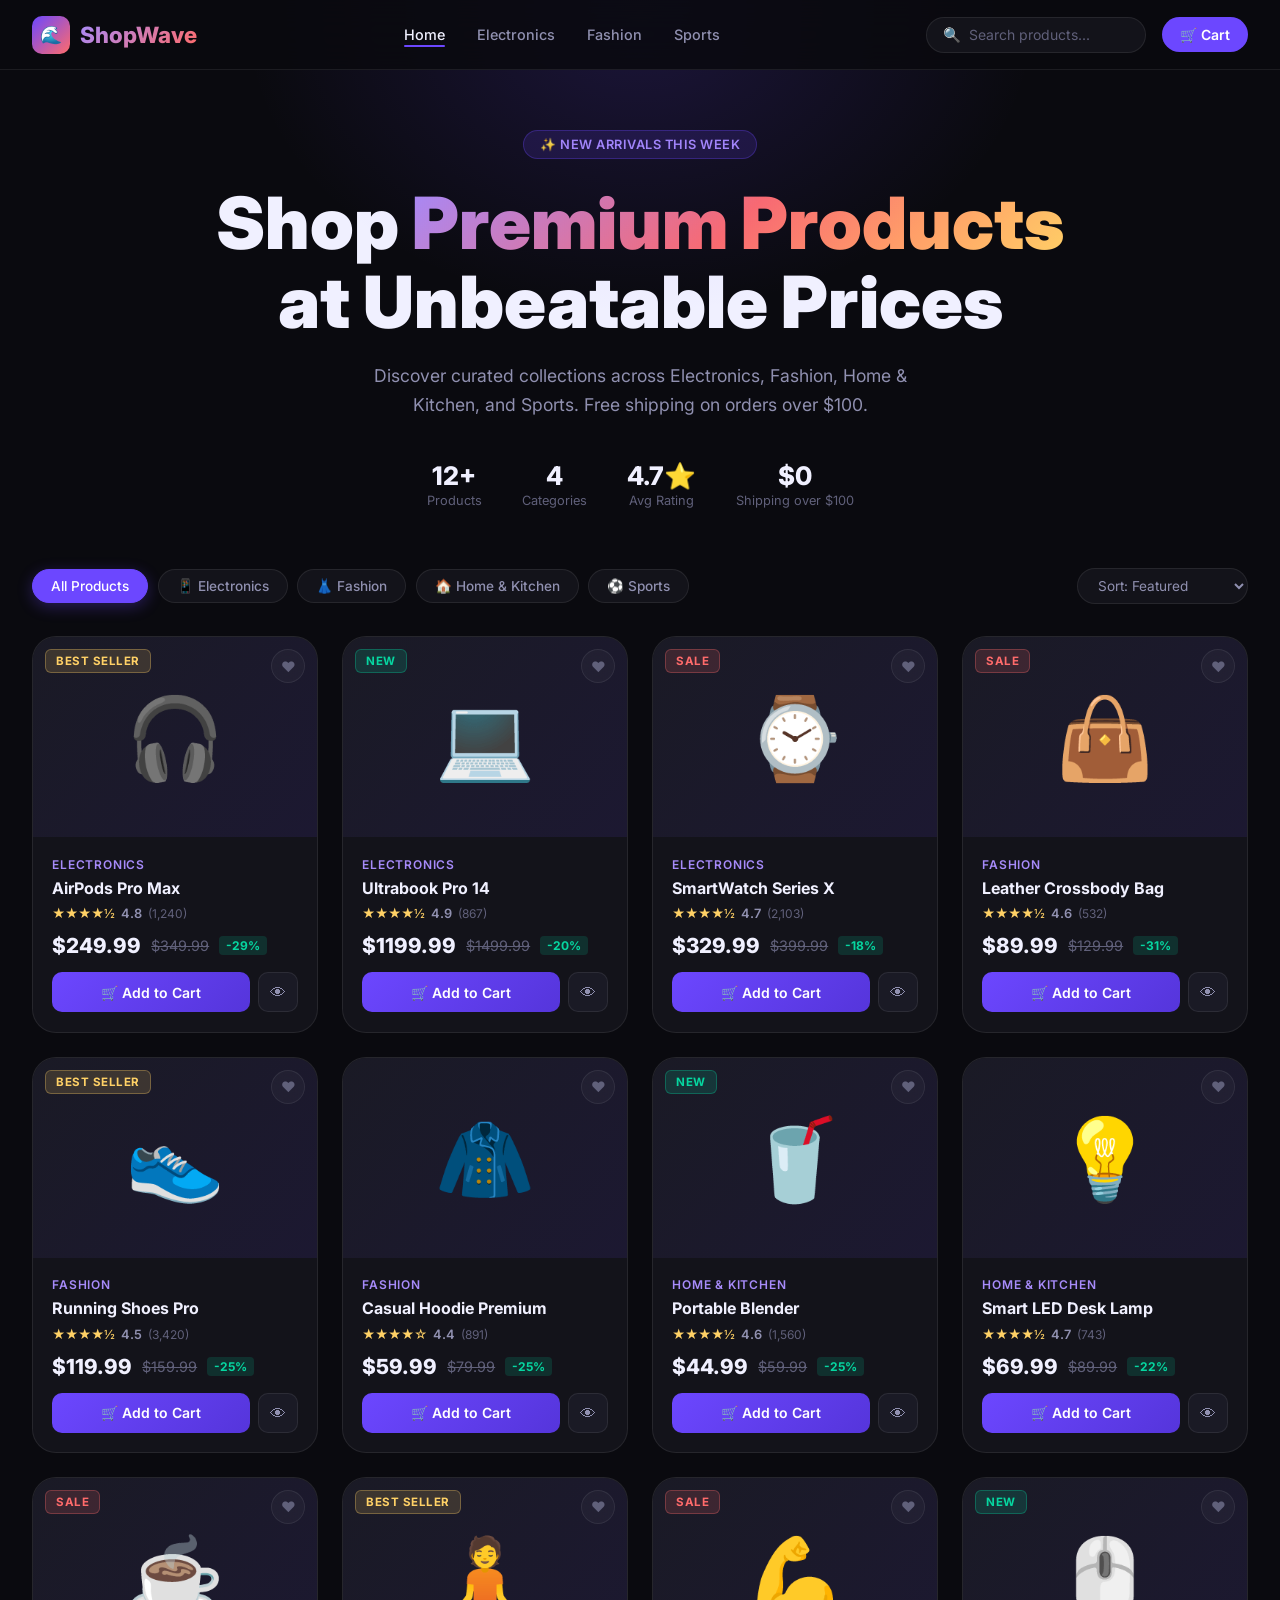
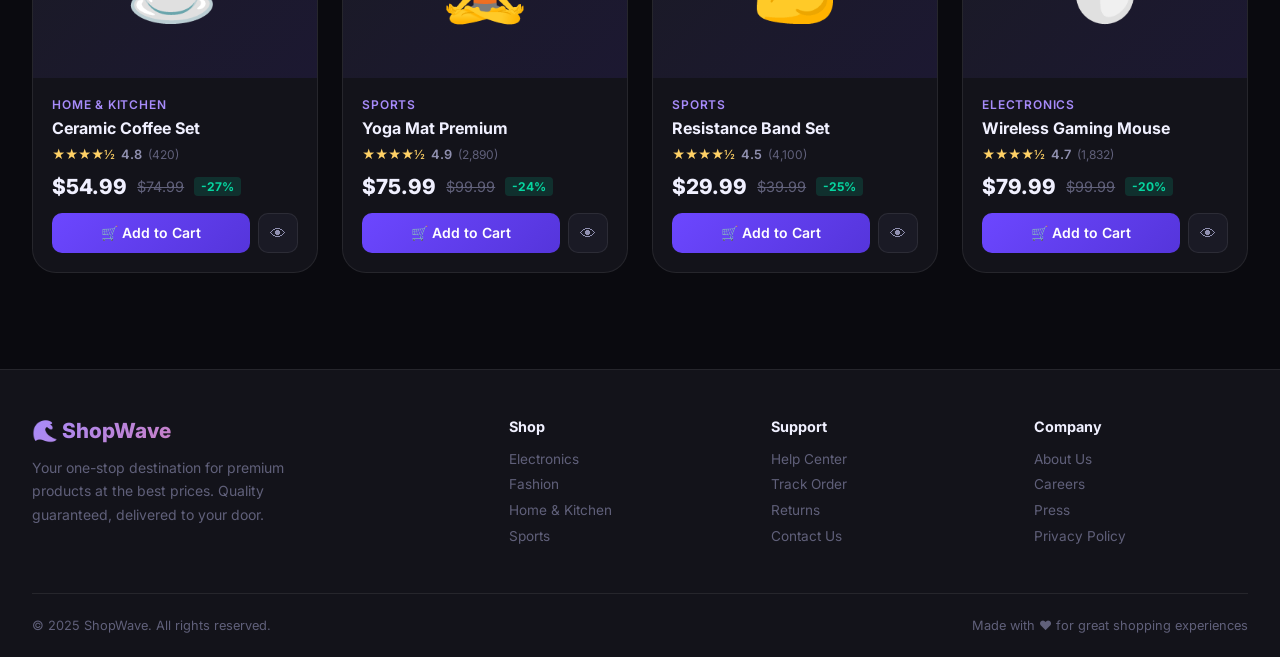
==== index.html @ dd7cc993 "Add files via upload" ====
<!DOCTYPE html>
<html lang="en">
<head>
  <meta charset="UTF-8" />
  <meta name="viewport" content="width=device-width, initial-scale=1.0"/>
  <title>ShopWave – Modern E-Commerce Store</title>
  <meta name="description" content="ShopWave – Discover premium electronics, fashion, home goods, and sports gear. Shop the best deals with free shipping on orders over $100."/>
  <link rel="stylesheet" href="style.css"/>
</head>
<body>

  <!-- NAVBAR -->
  <nav class="navbar">
    <a href="index.html" class="nav-logo">
      <div class="logo-icon">🌊</div>
      <span>ShopWave</span>
    </a>
    <div class="nav-links">
      <a href="index.html" class="active">Home</a>
      <a href="index.html">Electronics</a>
      <a href="index.html">Fashion</a>
      <a href="index.html">Sports</a>
    </div>
    <div class="nav-actions">
      <div class="nav-search">
        <span class="search-icon">🔍</span>
        <input type="text" id="search-input" placeholder="Search products..." autocomplete="off"/>
      </div>
      <a href="cart.html" class="cart-btn" id="cart-nav-btn">
        🛒 Cart
        <span class="cart-badge" style="display:none">0</span>
      </a>
    </div>
  </nav>

  <!-- HERO -->
  <section class="hero">
    <div class="hero-badge">✨ New Arrivals This Week</div>
    <h1>
      Shop <span class="gradient-text">Premium Products</span><br/>at Unbeatable Prices
    </h1>
    <p>Discover curated collections across Electronics, Fashion, Home & Kitchen, and Sports. Free shipping on orders over $100.</p>
    <div class="hero-stats">
      <div class="stat"><div class="num">12+</div><div class="lbl">Products</div></div>
      <div class="stat"><div class="num">4</div><div class="lbl">Categories</div></div>
      <div class="stat"><div class="num">4.7⭐</div><div class="lbl">Avg Rating</div></div>
      <div class="stat"><div class="num">$0</div><div class="lbl">Shipping over $100</div></div>
    </div>
  </section>

  <!-- FILTERS -->
  <section class="filter-section">
    <div class="category-filters">
      <button class="filter-btn active" data-cat="All">All Products</button>
      <button class="filter-btn" data-cat="Electronics">📱 Electronics</button>
      <button class="filter-btn" data-cat="Fashion">👗 Fashion</button>
      <button class="filter-btn" data-cat="Home & Kitchen">🏠 Home & Kitchen</button>
      <button class="filter-btn" data-cat="Sports">⚽ Sports</button>
    </div>
    <select class="sort-select" id="sort-select">
      <option value="default">Sort: Featured</option>
      <option value="price-asc">Price: Low to High</option>
      <option value="price-desc">Price: High to Low</option>
      <option value="rating">Top Rated</option>
      <option value="popular">Most Popular</option>
    </select>
  </section>

  <!-- PRODUCTS GRID -->
  <section class="products-section">
    <div class="products-grid" id="products-grid">
      <!-- Products rendered by JS -->
    </div>
  </section>

  <!-- FOOTER -->
  <footer>
    <div class="footer-grid">
      <div class="footer-brand">
        <div class="brand-name">🌊 ShopWave</div>
        <p>Your one-stop destination for premium products at the best prices. Quality guaranteed, delivered to your door.</p>
      </div>
      <div class="footer-col">
        <h4>Shop</h4>
        <a href="#">Electronics</a>
        <a href="#">Fashion</a>
        <a href="#">Home & Kitchen</a>
        <a href="#">Sports</a>
      </div>
      <div class="footer-col">
        <h4>Support</h4>
        <a href="#">Help Center</a>
        <a href="#">Track Order</a>
        <a href="#">Returns</a>
        <a href="#">Contact Us</a>
      </div>
      <div class="footer-col">
        <h4>Company</h4>
        <a href="#">About Us</a>
        <a href="#">Careers</a>
        <a href="#">Press</a>
        <a href="#">Privacy Policy</a>
      </div>
    </div>
    <div class="footer-bottom">
      <span>© 2025 ShopWave. All rights reserved.</span>
      <span>Made with ❤️ for great shopping experiences</span>
    </div>
  </footer>

  <script src="products.js"></script>
  <script src="app.js"></script>
</body>
</html>
---- style.css ----
/* ===== GOOGLE FONTS ===== */
@import url('https://fonts.googleapis.com/css2?family=Inter:wght@300;400;500;600;700;800;900&display=swap');

/* ===== CSS VARIABLES ===== */
:root {
  --primary: #6c47ff;
  --primary-dark: #5535db;
  --primary-light: #a78bfa;
  --secondary: #ff6b6b;
  --accent: #ffd166;
  --success: #06d6a0;
  --bg-dark: #0a0a0f;
  --bg-card: #13131a;
  --bg-card2: #1a1a25;
  --bg-glass: rgba(255,255,255,0.03);
  --border: rgba(255,255,255,0.08);
  --border-hover: rgba(108,71,255,0.5);
  --text-primary: #f0f0ff;
  --text-secondary: #9090b0;
  --text-muted: #60607a;
  --shadow-glow: 0 0 40px rgba(108,71,255,0.15);
  --shadow-card: 0 8px 32px rgba(0,0,0,0.4);
  --radius: 16px;
  --radius-sm: 10px;
  --radius-lg: 24px;
  --transition: all 0.25s cubic-bezier(0.4,0,0.2,1);
}

/* ===== RESET ===== */
*, *::before, *::after { box-sizing: border-box; margin: 0; padding: 0; }
html { scroll-behavior: smooth; }
body {
  font-family: 'Inter', sans-serif;
  background: var(--bg-dark);
  color: var(--text-primary);
  min-height: 100vh;
  overflow-x: hidden;
}
a { text-decoration: none; color: inherit; }
img { max-width: 100%; }
button { cursor: pointer; border: none; background: none; font-family: inherit; }
input, select { font-family: inherit; }

/* ===== SCROLLBAR ===== */
::-webkit-scrollbar { width: 6px; }
::-webkit-scrollbar-track { background: var(--bg-dark); }
::-webkit-scrollbar-thumb { background: var(--primary); border-radius: 3px; }

/* ===== NAVBAR ===== */
.navbar {
  position: fixed; top: 0; left: 0; right: 0; z-index: 1000;
  display: flex; align-items: center; justify-content: space-between;
  padding: 0 2rem;
  height: 70px;
  background: rgba(10,10,15,0.85);
  backdrop-filter: blur(20px);
  border-bottom: 1px solid var(--border);
}
.nav-logo {
  display: flex; align-items: center; gap: 10px;
  font-size: 1.4rem; font-weight: 800;
}
.nav-logo .logo-icon {
  width: 38px; height: 38px; border-radius: 10px;
  background: linear-gradient(135deg, var(--primary), var(--secondary));
  display: flex; align-items: center; justify-content: center;
  font-size: 1.1rem;
}
.nav-logo span { background: linear-gradient(135deg, var(--primary-light), var(--secondary)); -webkit-background-clip: text; -webkit-text-fill-color: transparent; }
.nav-links { display: flex; align-items: center; gap: 2rem; }
.nav-links a {
  color: var(--text-secondary); font-size: 0.9rem; font-weight: 500;
  transition: var(--transition); position: relative;
}
.nav-links a:hover, .nav-links a.active { color: var(--text-primary); }
.nav-links a.active::after {
  content: ''; position: absolute; bottom: -4px; left: 0; right: 0;
  height: 2px; background: var(--primary); border-radius: 2px;
}
.nav-actions { display: flex; align-items: center; gap: 1rem; }
.nav-search {
  display: flex; align-items: center; gap: 8px;
  background: var(--bg-card); border: 1px solid var(--border);
  border-radius: 50px; padding: 8px 16px;
  transition: var(--transition);
}
.nav-search:focus-within { border-color: var(--primary); box-shadow: 0 0 0 3px rgba(108,71,255,0.15); }
.nav-search input {
  background: none; border: none; outline: none;
  color: var(--text-primary); font-size: 0.875rem; width: 160px;
}
.nav-search input::placeholder { color: var(--text-muted); }
.nav-search .search-icon { color: var(--text-muted); font-size: 0.9rem; }
.cart-btn {
  position: relative;
  display: flex; align-items: center; gap: 8px;
  background: var(--primary); color: white;
  padding: 9px 18px; border-radius: 50px;
  font-size: 0.875rem; font-weight: 600;
  transition: var(--transition);
}
.cart-btn:hover { background: var(--primary-dark); transform: translateY(-1px); box-shadow: var(--shadow-glow); }
.cart-badge {
  position: absolute; top: -6px; right: -6px;
  background: var(--secondary); color: white;
  font-size: 0.7rem; font-weight: 700;
  width: 18px; height: 18px; border-radius: 50%;
  display: flex; align-items: center; justify-content: center;
}

/* ===== HERO ===== */
.hero {
  padding: 130px 2rem 60px;
  text-align: center;
  position: relative; overflow: hidden;
}
.hero::before {
  content: '';
  position: absolute; top: -50%; left: 50%; transform: translateX(-50%);
  width: 800px; height: 600px;
  background: radial-gradient(ellipse, rgba(108,71,255,0.18) 0%, transparent 70%);
  pointer-events: none;
}
.hero-badge {
  display: inline-flex; align-items: center; gap: 6px;
  background: rgba(108,71,255,0.15); border: 1px solid rgba(108,71,255,0.3);
  color: var(--primary-light); padding: 6px 16px; border-radius: 50px;
  font-size: 0.8rem; font-weight: 600; letter-spacing: 0.5px;
  margin-bottom: 1.5rem; text-transform: uppercase;
}
.hero h1 {
  font-size: clamp(2.5rem, 6vw, 4.5rem);
  font-weight: 900; line-height: 1.1;
  margin-bottom: 1.2rem;
}
.hero h1 .gradient-text {
  background: linear-gradient(135deg, var(--primary-light) 0%, var(--secondary) 50%, var(--accent) 100%);
  -webkit-background-clip: text; -webkit-text-fill-color: transparent;
}
.hero p {
  color: var(--text-secondary); font-size: 1.1rem; max-width: 540px;
  margin: 0 auto 2.5rem; line-height: 1.7;
}
.hero-stats {
  display: flex; align-items: center; justify-content: center; gap: 2.5rem;
  flex-wrap: wrap;
}
.stat { text-align: center; }
.stat .num { font-size: 1.6rem; font-weight: 800; color: var(--text-primary); }
.stat .lbl { font-size: 0.8rem; color: var(--text-muted); margin-top: 2px; }

/* ===== FILTER ROW ===== */
.filter-section {
  padding: 0 2rem 2rem;
  display: flex; align-items: center; justify-content: space-between;
  flex-wrap: wrap; gap: 1rem;
  max-width: 1400px; margin: 0 auto;
}
.category-filters { display: flex; gap: 0.6rem; flex-wrap: wrap; }
.filter-btn {
  padding: 8px 18px; border-radius: 50px;
  font-size: 0.85rem; font-weight: 500;
  background: var(--bg-card); border: 1px solid var(--border);
  color: var(--text-secondary); transition: var(--transition);
}
.filter-btn:hover { border-color: var(--border-hover); color: var(--text-primary); }
.filter-btn.active {
  background: var(--primary); border-color: var(--primary);
  color: white; box-shadow: 0 4px 15px rgba(108,71,255,0.3);
}
.sort-select {
  background: var(--bg-card); border: 1px solid var(--border);
  color: var(--text-secondary); padding: 8px 16px;
  border-radius: 50px; font-size: 0.85rem; outline: none;
  transition: var(--transition); cursor: pointer;
}
.sort-select:focus { border-color: var(--primary); color: var(--text-primary); }

/* ===== PRODUCT GRID ===== */
.products-section { padding: 0 2rem 4rem; max-width: 1400px; margin: 0 auto; }
.products-grid {
  display: grid;
  grid-template-columns: repeat(auto-fill, minmax(270px, 1fr));
  gap: 1.5rem;
}
.product-card {
  background: var(--bg-card);
  border: 1px solid var(--border);
  border-radius: var(--radius-lg);
  overflow: hidden;
  transition: var(--transition);
  position: relative;
  cursor: pointer;
  animation: fadeInUp 0.4s ease both;
}
.product-card:hover {
  transform: translateY(-6px);
  border-color: var(--border-hover);
  box-shadow: var(--shadow-glow), var(--shadow-card);
}
@keyframes fadeInUp {
  from { opacity: 0; transform: translateY(20px); }
  to { opacity: 1; transform: translateY(0); }
}
.product-img {
  height: 200px;
  background: linear-gradient(135deg, var(--bg-card2), rgba(108,71,255,0.1));
  display: flex; align-items: center; justify-content: center;
  font-size: 5rem; position: relative;
  transition: var(--transition);
}
.product-card:hover .product-img { background: linear-gradient(135deg, var(--bg-card2), rgba(108,71,255,0.2)); }
.product-badge {
  position: absolute; top: 12px; left: 12px;
  padding: 4px 10px; border-radius: 6px;
  font-size: 0.72rem; font-weight: 700; text-transform: uppercase; letter-spacing: 0.5px;
}
.badge-sale { background: rgba(255,107,107,0.15); color: var(--secondary); border: 1px solid rgba(255,107,107,0.3); }
.badge-new { background: rgba(6,214,160,0.15); color: var(--success); border: 1px solid rgba(6,214,160,0.3); }
.badge-best { background: rgba(255,209,102,0.15); color: var(--accent); border: 1px solid rgba(255,209,102,0.3); }
.wishlist-btn {
  position: absolute; top: 12px; right: 12px;
  width: 34px; height: 34px; border-radius: 50%;
  background: var(--bg-glass); backdrop-filter: blur(10px);
  border: 1px solid var(--border); color: var(--text-muted);
  display: flex; align-items: center; justify-content: center;
  font-size: 0.9rem; transition: var(--transition);
}
.wishlist-btn:hover, .wishlist-btn.active { color: var(--secondary); border-color: var(--secondary); background: rgba(255,107,107,0.1); }
.product-info { padding: 1.2rem; }
.product-category {
  font-size: 0.75rem; font-weight: 600; text-transform: uppercase;
  color: var(--primary-light); letter-spacing: 0.8px; margin-bottom: 6px;
}
.product-name {
  font-size: 1rem; font-weight: 700; margin-bottom: 8px;
  line-height: 1.3; color: var(--text-primary);
}
.product-rating {
  display: flex; align-items: center; gap: 6px; margin-bottom: 12px;
}
.stars { color: var(--accent); font-size: 0.8rem; }
.rating-num { font-size: 0.8rem; font-weight: 600; color: var(--text-secondary); }
.rating-count { font-size: 0.75rem; color: var(--text-muted); }
.product-price {
  display: flex; align-items: center; gap: 10px; margin-bottom: 14px;
}
.price-current { font-size: 1.3rem; font-weight: 800; color: var(--text-primary); }
.price-original { font-size: 0.9rem; color: var(--text-muted); text-decoration: line-through; }
.price-discount {
  font-size: 0.75rem; font-weight: 700;
  background: rgba(6,214,160,0.15); color: var(--success);
  padding: 2px 7px; border-radius: 4px;
}
.product-actions { display: flex; gap: 8px; }
.btn-add-cart {
  flex: 1; padding: 10px; border-radius: var(--radius-sm);
  background: linear-gradient(135deg, var(--primary), var(--primary-dark));
  color: white; font-size: 0.875rem; font-weight: 600;
  transition: var(--transition);
}
.btn-add-cart:hover { transform: translateY(-1px); box-shadow: 0 6px 20px rgba(108,71,255,0.4); }
.btn-add-cart.added { background: linear-gradient(135deg, var(--success), #04a87b); }
.btn-view {
  width: 40px; height: 40px; border-radius: var(--radius-sm);
  background: var(--bg-card2); border: 1px solid var(--border);
  color: var(--text-secondary); font-size: 1rem;
  display: flex; align-items: center; justify-content: center;
  transition: var(--transition);
}
.btn-view:hover { border-color: var(--primary); color: var(--primary); }

/* ===== TOAST ===== */
.toast-container {
  position: fixed; bottom: 2rem; right: 2rem; z-index: 9999;
  display: flex; flex-direction: column; gap: 0.8rem;
}
.toast {
  background: var(--bg-card2); border: 1px solid var(--border);
  border-left: 3px solid var(--success);
  border-radius: var(--radius-sm); padding: 14px 18px;
  display: flex; align-items: center; gap: 10px;
  font-size: 0.875rem; font-weight: 500;
  box-shadow: var(--shadow-card);
  animation: slideInRight 0.3s ease, fadeOut 0.3s ease 2.5s forwards;
  min-width: 260px;
}
.toast.error { border-left-color: var(--secondary); }
@keyframes slideInRight { from { transform: translateX(100%); opacity: 0; } to { transform: translateX(0); opacity: 1; } }
@keyframes fadeOut { to { opacity: 0; transform: translateX(20px); } }

/* ===== NO RESULTS ===== */
.no-results {
  text-align: center; padding: 4rem 2rem;
  grid-column: 1/-1;
}
.no-results .icon { font-size: 3rem; margin-bottom: 1rem; }
.no-results h3 { font-size: 1.3rem; margin-bottom: 0.5rem; }
.no-results p { color: var(--text-muted); }

/* ===== FOOTER ===== */
footer {
  background: var(--bg-card); border-top: 1px solid var(--border);
  padding: 3rem 2rem 1.5rem;
  margin-top: 2rem;
}
.footer-grid {
  max-width: 1400px; margin: 0 auto;
  display: grid; grid-template-columns: 2fr 1fr 1fr 1fr; gap: 3rem;
  margin-bottom: 2.5rem;
}
.footer-brand .brand-name {
  font-size: 1.3rem; font-weight: 800;
  background: linear-gradient(135deg, var(--primary-light), var(--secondary));
  -webkit-background-clip: text; -webkit-text-fill-color: transparent;
  margin-bottom: 0.8rem;
}
.footer-brand p { color: var(--text-muted); font-size: 0.875rem; line-height: 1.7; max-width: 280px; }
.footer-col h4 { font-size: 0.9rem; font-weight: 700; margin-bottom: 1rem; }
.footer-col a { display: block; color: var(--text-muted); font-size: 0.85rem; margin-bottom: 0.6rem; transition: var(--transition); }
.footer-col a:hover { color: var(--primary-light); }
.footer-bottom {
  max-width: 1400px; margin: 0 auto;
  border-top: 1px solid var(--border); padding-top: 1.5rem;
  display: flex; align-items: center; justify-content: space-between;
  color: var(--text-muted); font-size: 0.8rem;
}

/* ===== CART PAGE ===== */
.page-header {
  padding: 100px 2rem 2rem;
  max-width: 1400px; margin: 0 auto;
}
.page-header h1 { font-size: 2.5rem; font-weight: 800; margin-bottom: 0.3rem; }
.page-header p { color: var(--text-secondary); }
.cart-layout {
  display: grid; grid-template-columns: 1fr 380px; gap: 2rem;
  max-width: 1400px; margin: 0 auto; padding: 0 2rem 4rem;
  align-items: start;
}
.cart-items-section { display: flex; flex-direction: column; gap: 1rem; }
.cart-item {
  background: var(--bg-card); border: 1px solid var(--border);
  border-radius: var(--radius); padding: 1.2rem;
  display: flex; align-items: center; gap: 1.2rem;
  transition: var(--transition);
  animation: fadeInUp 0.3s ease both;
}
.cart-item:hover { border-color: var(--border-hover); }
.cart-item-emoji {
  width: 80px; height: 80px; border-radius: var(--radius-sm);
  background: var(--bg-card2); display: flex;
  align-items: center; justify-content: center; font-size: 2.5rem;
  flex-shrink: 0;
}
.cart-item-info { flex: 1; }
.cart-item-name { font-weight: 700; margin-bottom: 4px; }
.cart-item-cat { font-size: 0.8rem; color: var(--primary-light); margin-bottom: 8px; }
.cart-item-price { font-size: 1.1rem; font-weight: 800; }
.cart-item-controls { display: flex; align-items: center; gap: 0.8rem; }
.qty-control {
  display: flex; align-items: center; gap: 0.5rem;
  background: var(--bg-card2); border: 1px solid var(--border); border-radius: 50px;
  padding: 4px;
}
.qty-btn {
  width: 28px; height: 28px; border-radius: 50%;
  background: var(--bg-glass); color: var(--text-secondary);
  display: flex; align-items: center; justify-content: center;
  font-size: 1rem; transition: var(--transition); font-weight: 700;
}
.qty-btn:hover { background: var(--primary); color: white; }
.qty-num { font-size: 0.9rem; font-weight: 700; min-width: 20px; text-align: center; }
.remove-btn {
  color: var(--text-muted); font-size: 1.1rem;
  transition: var(--transition); padding: 4px;
}
.remove-btn:hover { color: var(--secondary); }
.empty-cart {
  text-align: center; padding: 4rem 2rem;
  background: var(--bg-card); border: 1px solid var(--border); border-radius: var(--radius-lg);
}
.empty-cart .icon { font-size: 4rem; margin-bottom: 1rem; }
.empty-cart h3 { font-size: 1.5rem; margin-bottom: 0.7rem; }
.empty-cart p { color: var(--text-muted); margin-bottom: 1.5rem; }
.btn-primary {
  display: inline-flex; align-items: center; gap: 8px;
  background: linear-gradient(135deg, var(--primary), var(--primary-dark));
  color: white; padding: 12px 28px; border-radius: 50px;
  font-weight: 600; transition: var(--transition);
}
.btn-primary:hover { transform: translateY(-2px); box-shadow: 0 8px 24px rgba(108,71,255,0.4); }
/* Order Summary */
.order-summary {
  background: var(--bg-card); border: 1px solid var(--border); border-radius: var(--radius-lg);
  padding: 1.5rem; position: sticky; top: 90px;
}
.order-summary h3 { font-size: 1.1rem; font-weight: 700; margin-bottom: 1.2rem; padding-bottom: 1rem; border-bottom: 1px solid var(--border); }
.summary-row { display: flex; justify-content: space-between; margin-bottom: 0.8rem; font-size: 0.9rem; color: var(--text-secondary); }
.summary-row.total { font-size: 1.1rem; font-weight: 800; color: var(--text-primary); border-top: 1px solid var(--border); padding-top: 0.8rem; margin-top: 0.8rem; }
.discount-row { color: var(--success); }
.promo-box { display: flex; gap: 0.5rem; margin: 1.2rem 0; }
.promo-input {
  flex: 1; background: var(--bg-card2); border: 1px solid var(--border);
  border-radius: var(--radius-sm); padding: 9px 12px;
  color: var(--text-primary); outline: none; font-size: 0.875rem;
  transition: var(--transition);
}
.promo-input:focus { border-color: var(--primary); }
.promo-btn {
  background: var(--bg-card2); border: 1px solid var(--border); border-radius: var(--radius-sm);
  color: var(--text-secondary); padding: 9px 14px; font-size: 0.875rem; font-weight: 600;
  transition: var(--transition);
}
.promo-btn:hover { border-color: var(--primary); color: var(--primary); }
.checkout-btn {
  width: 100%; padding: 14px;
  background: linear-gradient(135deg, var(--primary), var(--secondary));
  color: white; border-radius: var(--radius-sm); font-size: 1rem; font-weight: 700;
  transition: var(--transition); margin-top: 1rem;
}
.checkout-btn:hover { transform: translateY(-2px); box-shadow: 0 8px 24px rgba(108,71,255,0.4); }
.payment-icons { display: flex; gap: 0.5rem; justify-content: center; margin-top: 1rem; flex-wrap: wrap; }
.pay-icon {
  background: var(--bg-card2); border: 1px solid var(--border);
  border-radius: 6px; padding: 4px 10px; font-size: 0.8rem; color: var(--text-muted);
}

/* ===== PRODUCT DETAIL ===== */
.detail-layout {
  display: grid; grid-template-columns: 1fr 1fr; gap: 3rem;
  max-width: 1200px; margin: 0 auto; padding: 100px 2rem 4rem;
  align-items: start;
}
.detail-img-section {
  position: sticky; top: 90px;
}
.detail-img-main {
  height: 420px; border-radius: var(--radius-lg);
  background: linear-gradient(135deg, var(--bg-card), rgba(108,71,255,0.15));
  display: flex; align-items: center; justify-content: center; font-size: 9rem;
  border: 1px solid var(--border);
  margin-bottom: 1rem;
}
.detail-badges { display: flex; gap: 0.5rem; margin-bottom: 1rem; flex-wrap: wrap; }
.detail-name { font-size: 2rem; font-weight: 800; margin-bottom: 0.5rem; line-height: 1.2; }
.detail-rating { display: flex; align-items: center; gap: 10px; margin-bottom: 1.5rem; }
.detail-price { margin-bottom: 1.5rem; }
.detail-price .price-current { font-size: 2rem; font-weight: 800; }
.detail-price .price-original { font-size: 1.1rem; color: var(--text-muted); text-decoration: line-through; margin-left: 10px; }
.detail-price .price-discount { font-size: 0.85rem; margin-left: 10px; }
.detail-desc { color: var(--text-secondary); line-height: 1.8; margin-bottom: 1.5rem; font-size: 0.95rem; }
.features-list { display: flex; flex-direction: column; gap: 0.5rem; margin-bottom: 1.5rem; }
.feature-item {
  display: flex; align-items: center; gap: 10px;
  font-size: 0.875rem; color: var(--text-secondary);
}
.feature-check { color: var(--success); font-size: 0.9rem; }
.color-section { margin-bottom: 1.5rem; }
.color-section h4 { font-size: 0.875rem; font-weight: 600; margin-bottom: 0.7rem; color: var(--text-secondary); text-transform: uppercase; letter-spacing: 0.5px; }
.color-options { display: flex; gap: 0.6rem; flex-wrap: wrap; }
.color-opt {
  padding: 6px 14px; border-radius: 50px;
  background: var(--bg-card2); border: 1px solid var(--border);
  font-size: 0.8rem; color: var(--text-secondary); transition: var(--transition);
}
.color-opt:hover, .color-opt.active { border-color: var(--primary); color: var(--primary-light); background: rgba(108,71,255,0.1); }
.stock-info { font-size: 0.875rem; color: var(--success); margin-bottom: 1.2rem; }
.detail-actions { display: flex; gap: 0.8rem; }
.btn-add-cart-lg {
  flex: 1; padding: 14px;
  background: linear-gradient(135deg, var(--primary), var(--primary-dark));
  color: white; border-radius: var(--radius-sm); font-size: 1rem; font-weight: 700;
  transition: var(--transition);
}
.btn-add-cart-lg:hover { transform: translateY(-2px); box-shadow: 0 8px 24px rgba(108,71,255,0.4); }
.btn-add-cart-lg.added { background: linear-gradient(135deg, var(--success), #04a87b); }
.btn-wishlist-lg {
  width: 52px; height: 52px; border-radius: var(--radius-sm);
  background: var(--bg-card2); border: 1px solid var(--border);
  color: var(--text-secondary); font-size: 1.3rem;
  display: flex; align-items: center; justify-content: center;
  transition: var(--transition);
}
.btn-wishlist-lg:hover, .btn-wishlist-lg.active { border-color: var(--secondary); color: var(--secondary); background: rgba(255,107,107,0.1); }
.back-btn {
  display: inline-flex; align-items: center; gap: 6px;
  color: var(--text-secondary); font-size: 0.875rem; margin-bottom: 1.5rem;
  transition: var(--transition);
}
.back-btn:hover { color: var(--primary-light); }

/* ===== RESPONSIVE ===== */
@media (max-width: 1024px) {
  .footer-grid { grid-template-columns: 1fr 1fr; gap: 2rem; }
  .cart-layout { grid-template-columns: 1fr; }
  .order-summary { position: static; }
  .detail-layout { grid-template-columns: 1fr; }
  .detail-img-section { position: static; }
}
@media (max-width: 768px) {
  .nav-links { display: none; }
  .nav-search input { width: 100px; }
  .hero h1 { font-size: 2rem; }
  .footer-grid { grid-template-columns: 1fr 1fr; }
}
@media (max-width: 480px) {
  .navbar { padding: 0 1rem; }
  .hero { padding: 100px 1rem 40px; }
  .filter-section, .products-section { padding-left: 1rem; padding-right: 1rem; }
  .footer-grid { grid-template-columns: 1fr; }
  .cart-layout { padding-left: 1rem; padding-right: 1rem; }
}
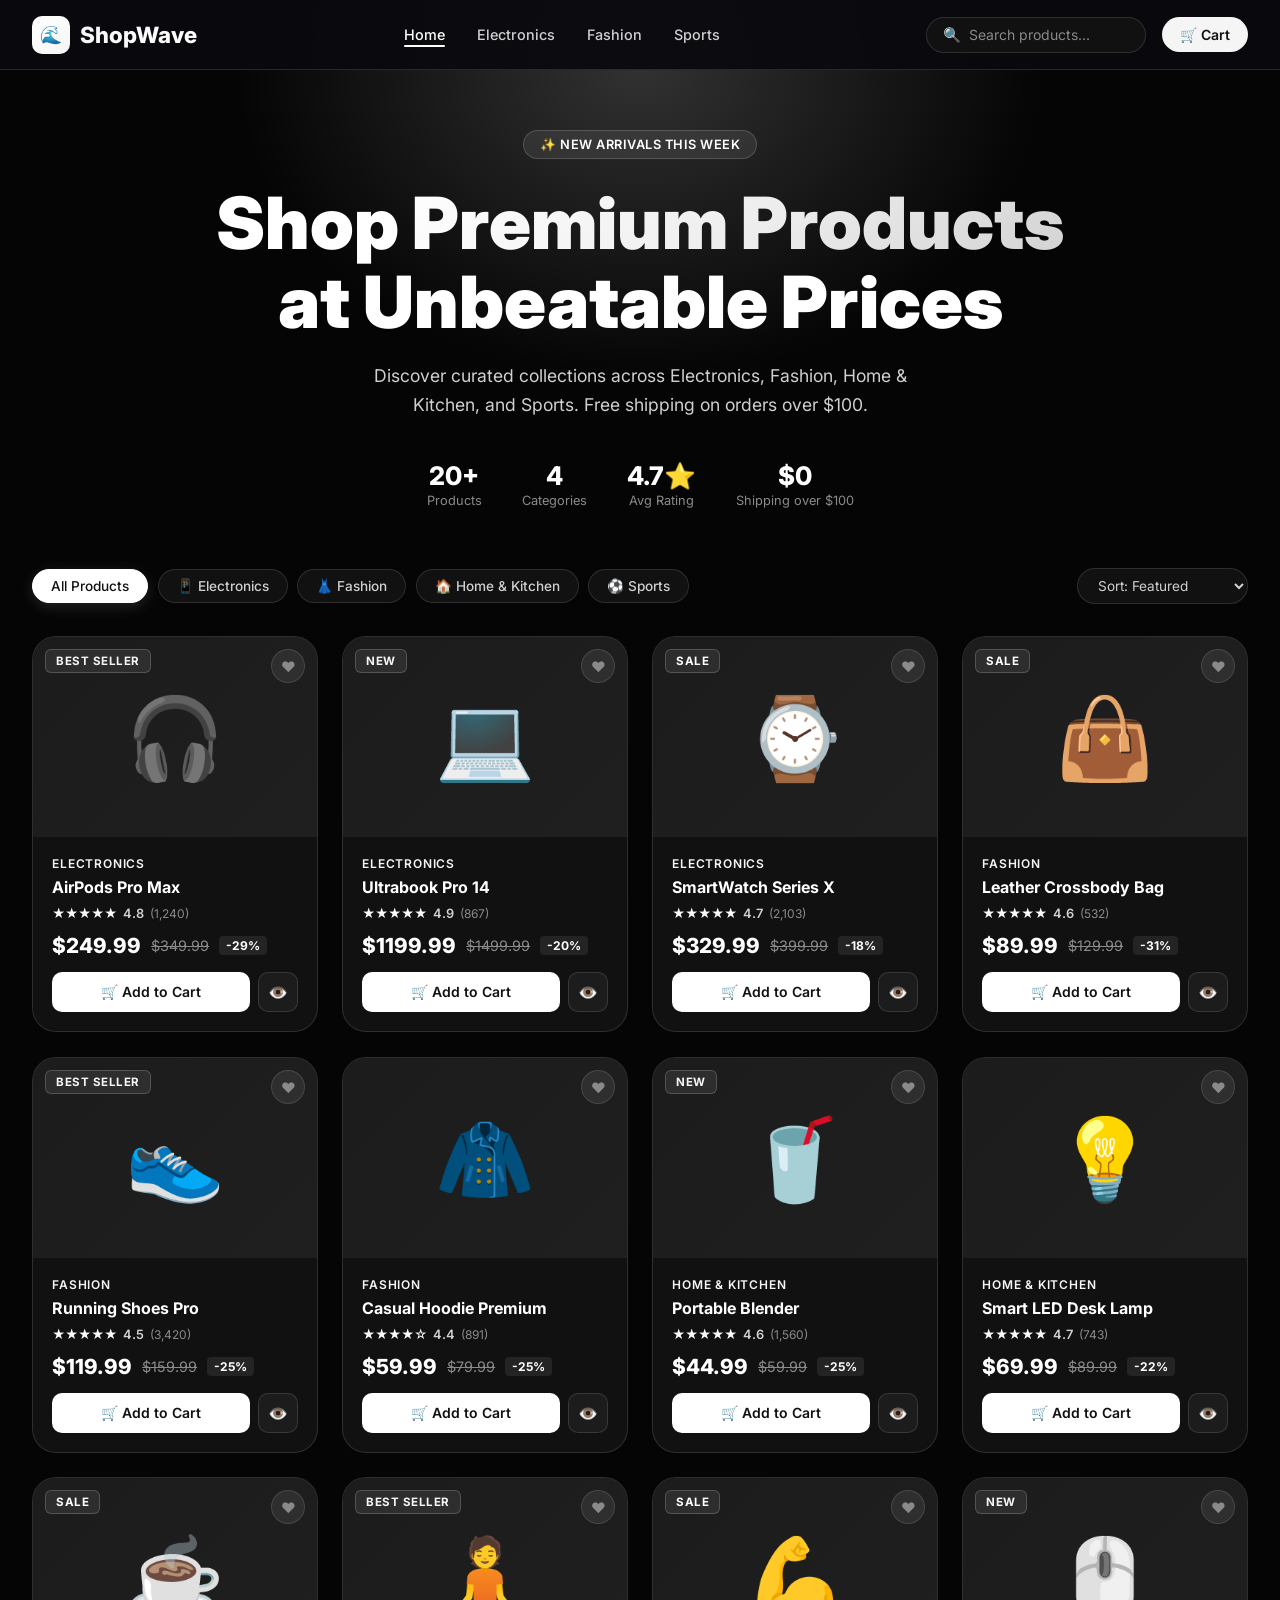
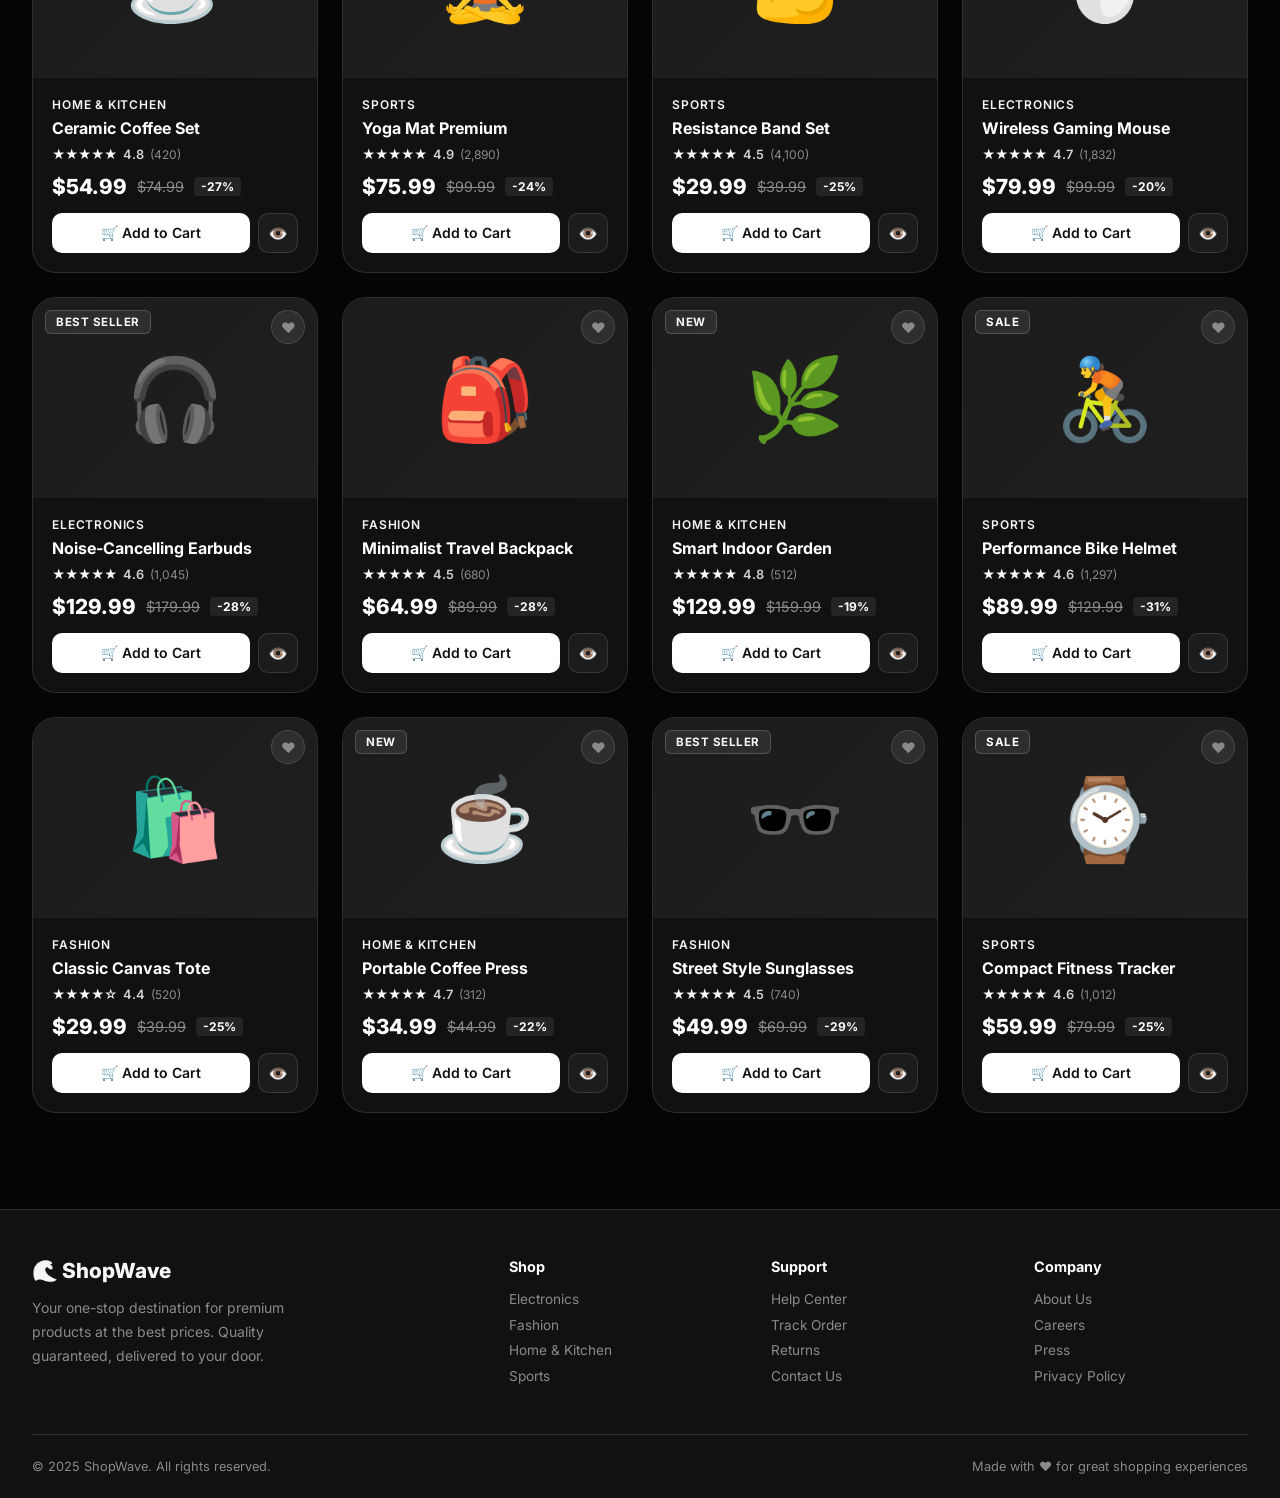
==== commit ee209dc7: "Update product catalog, refresh UI theme to black-and-white, add shopping background, and fix icon a" ====
--- a/index.html
+++ b/index.html
@@ -41,7 +41,7 @@
     </h1>
     <p>Discover curated collections across Electronics, Fashion, Home & Kitchen, and Sports. Free shipping on orders over $100.</p>
     <div class="hero-stats">
-      <div class="stat"><div class="num">12+</div><div class="lbl">Products</div></div>
+      <div class="stat"><div class="num">20+</div><div class="lbl">Products</div></div>
       <div class="stat"><div class="num">4</div><div class="lbl">Categories</div></div>
       <div class="stat"><div class="num">4.7⭐</div><div class="lbl">Avg Rating</div></div>
       <div class="stat"><div class="num">$0</div><div class="lbl">Shipping over $100</div></div>
--- a/style.css
+++ b/style.css
@@ -3,23 +3,23 @@
 
 /* ===== CSS VARIABLES ===== */
 :root {
-  --primary: #6c47ff;
-  --primary-dark: #5535db;
-  --primary-light: #a78bfa;
-  --secondary: #ff6b6b;
-  --accent: #ffd166;
-  --success: #06d6a0;
-  --bg-dark: #0a0a0f;
-  --bg-card: #13131a;
-  --bg-card2: #1a1a25;
-  --bg-glass: rgba(255,255,255,0.03);
-  --border: rgba(255,255,255,0.08);
-  --border-hover: rgba(108,71,255,0.5);
-  --text-primary: #f0f0ff;
-  --text-secondary: #9090b0;
-  --text-muted: #60607a;
-  --shadow-glow: 0 0 40px rgba(108,71,255,0.15);
-  --shadow-card: 0 8px 32px rgba(0,0,0,0.4);
+  --primary: #ffffff;
+  --primary-dark: #d8d8d8;
+  --primary-light: #f5f5f5;
+  --secondary: #ffffff;
+  --accent: #fbfbfb;
+  --success: #bbbbbb;
+  --bg-dark: #050505;
+  --bg-card: #111111;
+  --bg-card2: #1c1c1c;
+  --bg-glass: rgba(255,255,255,0.08);
+  --border: rgba(255,255,255,0.12);
+  --border-hover: rgba(255,255,255,0.25);
+  --text-primary: #ffffff;
+  --text-secondary: #d0d0d0;
+  --text-muted: #8a8a8a;
+  --shadow-glow: 0 0 40px rgba(255,255,255,0.08);
+  --shadow-card: 0 12px 40px rgba(0,0,0,0.7);
   --radius: 16px;
   --radius-sm: 10px;
   --radius-lg: 24px;
@@ -30,11 +30,22 @@
 *, *::before, *::after { box-sizing: border-box; margin: 0; padding: 0; }
 html { scroll-behavior: smooth; }
 body {
-  font-family: 'Inter', sans-serif;
+  font-family: 'Inter', 'Segoe UI Emoji', 'Apple Color Emoji', 'Noto Color Emoji', sans-serif;
   background: var(--bg-dark);
   color: var(--text-primary);
   min-height: 100vh;
   overflow-x: hidden;
+  position: relative;
+}
+body::before {
+  content: '';
+  position: fixed;
+  inset: 0;
+  background: linear-gradient(180deg, rgba(5,5,5,0.92), rgba(5,5,5,0.92)),
+              url('https://images.unsplash.com/photo-1523275335684-37898b6baf30?auto=format&fit=crop&w=1600&q=80') center/cover no-repeat;
+  opacity: 0.16;
+  pointer-events: none;
+  z-index: -1;
 }
 a { text-decoration: none; color: inherit; }
 img { max-width: 100%; }
@@ -52,9 +63,10 @@
   display: flex; align-items: center; justify-content: space-between;
   padding: 0 2rem;
   height: 70px;
-  background: rgba(10,10,15,0.85);
-  backdrop-filter: blur(20px);
+  background: rgba(10,10,15,0.92);
+  backdrop-filter: blur(24px);
   border-bottom: 1px solid var(--border);
+  animation: fadeInDown 0.8s ease both;
 }
 .nav-logo {
   display: flex; align-items: center; gap: 10px;
@@ -62,7 +74,7 @@
 }
 .nav-logo .logo-icon {
   width: 38px; height: 38px; border-radius: 10px;
-  background: linear-gradient(135deg, var(--primary), var(--secondary));
+  background: linear-gradient(135deg, var(--primary), var(--primary-light));
   display: flex; align-items: center; justify-content: center;
   font-size: 1.1rem;
 }
@@ -94,12 +106,12 @@
 .cart-btn {
   position: relative;
   display: flex; align-items: center; gap: 8px;
-  background: var(--primary); color: white;
+  background: #f5f5f5; color: #111111;
   padding: 9px 18px; border-radius: 50px;
   font-size: 0.875rem; font-weight: 600;
   transition: var(--transition);
 }
-.cart-btn:hover { background: var(--primary-dark); transform: translateY(-1px); box-shadow: var(--shadow-glow); }
+.cart-btn:hover { background: #ffffff; transform: translateY(-1px); box-shadow: var(--shadow-glow); }
 .cart-badge {
   position: absolute; top: -6px; right: -6px;
   background: var(--secondary); color: white;
@@ -113,18 +125,19 @@
   padding: 130px 2rem 60px;
   text-align: center;
   position: relative; overflow: hidden;
+  animation: fadeInUp 0.85s ease both;
 }
 .hero::before {
   content: '';
   position: absolute; top: -50%; left: 50%; transform: translateX(-50%);
-  width: 800px; height: 600px;
-  background: radial-gradient(ellipse, rgba(108,71,255,0.18) 0%, transparent 70%);
+  width: 900px; height: 700px;
+  background: radial-gradient(ellipse, rgba(255,255,255,0.18) 0%, transparent 65%);
   pointer-events: none;
 }
 .hero-badge {
   display: inline-flex; align-items: center; gap: 6px;
-  background: rgba(108,71,255,0.15); border: 1px solid rgba(108,71,255,0.3);
-  color: var(--primary-light); padding: 6px 16px; border-radius: 50px;
+  background: rgba(255,255,255,0.08); border: 1px solid rgba(255,255,255,0.16);
+  color: var(--text-primary); padding: 6px 16px; border-radius: 50px;
   font-size: 0.8rem; font-weight: 600; letter-spacing: 0.5px;
   margin-bottom: 1.5rem; text-transform: uppercase;
 }
@@ -134,7 +147,7 @@
   margin-bottom: 1.2rem;
 }
 .hero h1 .gradient-text {
-  background: linear-gradient(135deg, var(--primary-light) 0%, var(--secondary) 50%, var(--accent) 100%);
+  background: linear-gradient(135deg, #ffffff 0%, #ededed 50%, #d3d3d3 100%);
   -webkit-background-clip: text; -webkit-text-fill-color: transparent;
 }
 .hero p {
@@ -166,7 +179,7 @@
 .filter-btn:hover { border-color: var(--border-hover); color: var(--text-primary); }
 .filter-btn.active {
   background: var(--primary); border-color: var(--primary);
-  color: white; box-shadow: 0 4px 15px rgba(108,71,255,0.3);
+  color: #111111; box-shadow: 0 4px 15px rgba(255,255,255,0.12);
 }
 .sort-select {
   background: var(--bg-card); border: 1px solid var(--border);
@@ -191,33 +204,47 @@
   transition: var(--transition);
   position: relative;
   cursor: pointer;
-  animation: fadeInUp 0.4s ease both;
+  animation: cardRise 0.45s cubic-bezier(0.22,1,0.36,1) both;
+}
+.product-card::after {
+  content: '';
+  position: absolute;
+  inset: 0;
+  background: radial-gradient(circle at top left, rgba(255,255,255,0.08), transparent 30%);
+  opacity: 0;
+  pointer-events: none;
+  transition: opacity 0.25s ease;
 }
 .product-card:hover {
-  transform: translateY(-6px);
+  transform: translateY(-8px) scale(1.01);
   border-color: var(--border-hover);
   box-shadow: var(--shadow-glow), var(--shadow-card);
 }
+.product-card:hover::after { opacity: 1; }
 @keyframes fadeInUp {
   from { opacity: 0; transform: translateY(20px); }
   to { opacity: 1; transform: translateY(0); }
 }
+@keyframes cardRise {
+  from { opacity: 0; transform: translateY(26px) scale(0.97); }
+  to { opacity: 1; transform: translateY(0) scale(1); }
+}
 .product-img {
   height: 200px;
-  background: linear-gradient(135deg, var(--bg-card2), rgba(108,71,255,0.1));
+  background: linear-gradient(135deg, var(--bg-card2), rgba(255,255,255,0.06));
   display: flex; align-items: center; justify-content: center;
   font-size: 5rem; position: relative;
   transition: var(--transition);
 }
-.product-card:hover .product-img { background: linear-gradient(135deg, var(--bg-card2), rgba(108,71,255,0.2)); }
+.product-card:hover .product-img { background: linear-gradient(135deg, var(--bg-card2), rgba(255,255,255,0.12)); }
 .product-badge {
   position: absolute; top: 12px; left: 12px;
   padding: 4px 10px; border-radius: 6px;
   font-size: 0.72rem; font-weight: 700; text-transform: uppercase; letter-spacing: 0.5px;
 }
-.badge-sale { background: rgba(255,107,107,0.15); color: var(--secondary); border: 1px solid rgba(255,107,107,0.3); }
-.badge-new { background: rgba(6,214,160,0.15); color: var(--success); border: 1px solid rgba(6,214,160,0.3); }
-.badge-best { background: rgba(255,209,102,0.15); color: var(--accent); border: 1px solid rgba(255,209,102,0.3); }
+.badge-sale { background: rgba(255,255,255,0.08); color: #ffffff; border: 1px solid rgba(255,255,255,0.18); }
+.badge-new { background: rgba(255,255,255,0.08); color: #f5f5f5; border: 1px solid rgba(255,255,255,0.18); }
+.badge-best { background: rgba(255,255,255,0.08); color: #f5f5f5; border: 1px solid rgba(255,255,255,0.18); }
 .wishlist-btn {
   position: absolute; top: 12px; right: 12px;
   width: 34px; height: 34px; border-radius: 50%;
@@ -249,18 +276,18 @@
 .price-original { font-size: 0.9rem; color: var(--text-muted); text-decoration: line-through; }
 .price-discount {
   font-size: 0.75rem; font-weight: 700;
-  background: rgba(6,214,160,0.15); color: var(--success);
+  background: rgba(255,255,255,0.08); color: #ffffff;
   padding: 2px 7px; border-radius: 4px;
 }
 .product-actions { display: flex; gap: 8px; }
 .btn-add-cart {
   flex: 1; padding: 10px; border-radius: var(--radius-sm);
-  background: linear-gradient(135deg, var(--primary), var(--primary-dark));
-  color: white; font-size: 0.875rem; font-weight: 600;
-  transition: var(--transition);
-}
-.btn-add-cart:hover { transform: translateY(-1px); box-shadow: 0 6px 20px rgba(108,71,255,0.4); }
-.btn-add-cart.added { background: linear-gradient(135deg, var(--success), #04a87b); }
+  background: #ffffff; color: #111111; font-size: 0.875rem; font-weight: 600;
+  transition: var(--transition);
+}
+.btn-add-cart:hover { transform: translateY(-1px); box-shadow: 0 6px 20px rgba(255,255,255,0.15); }
+.btn-add-cart.added { background: #e6e6e6; }
+.btn-add-cart.added, .btn-add-cart:hover { color: #111111; }
 .btn-view {
   width: 40px; height: 40px; border-radius: var(--radius-sm);
   background: var(--bg-card2); border: 1px solid var(--border);
@@ -288,6 +315,7 @@
 .toast.error { border-left-color: var(--secondary); }
 @keyframes slideInRight { from { transform: translateX(100%); opacity: 0; } to { transform: translateX(0); opacity: 1; } }
 @keyframes fadeOut { to { opacity: 0; transform: translateX(20px); } }
+@keyframes driftBackground { 0%, 100% { transform: translate(0, 0); } 50% { transform: translate(-18px, 18px); } }
 
 /* ===== NO RESULTS ===== */
 .no-results {
@@ -303,6 +331,7 @@
   background: var(--bg-card); border-top: 1px solid var(--border);
   padding: 3rem 2rem 1.5rem;
   margin-top: 2rem;
+  animation: fadeInUp 0.85s ease both;
 }
 .footer-grid {
   max-width: 1400px; margin: 0 auto;
@@ -385,11 +414,10 @@
 .empty-cart p { color: var(--text-muted); margin-bottom: 1.5rem; }
 .btn-primary {
   display: inline-flex; align-items: center; gap: 8px;
-  background: linear-gradient(135deg, var(--primary), var(--primary-dark));
-  color: white; padding: 12px 28px; border-radius: 50px;
+  background: #ffffff; color: #111111; padding: 12px 28px; border-radius: 50px;
   font-weight: 600; transition: var(--transition);
 }
-.btn-primary:hover { transform: translateY(-2px); box-shadow: 0 8px 24px rgba(108,71,255,0.4); }
+.btn-primary:hover { transform: translateY(-2px); box-shadow: 0 8px 24px rgba(255,255,255,0.15); }
 /* Order Summary */
 .order-summary {
   background: var(--bg-card); border: 1px solid var(--border); border-radius: var(--radius-lg);
@@ -415,11 +443,11 @@
 .promo-btn:hover { border-color: var(--primary); color: var(--primary); }
 .checkout-btn {
   width: 100%; padding: 14px;
-  background: linear-gradient(135deg, var(--primary), var(--secondary));
-  color: white; border-radius: var(--radius-sm); font-size: 1rem; font-weight: 700;
+  background: #ffffff;
+  color: #111111; border-radius: var(--radius-sm); font-size: 1rem; font-weight: 700;
   transition: var(--transition); margin-top: 1rem;
 }
-.checkout-btn:hover { transform: translateY(-2px); box-shadow: 0 8px 24px rgba(108,71,255,0.4); }
+.checkout-btn:hover { transform: translateY(-2px); box-shadow: 0 8px 24px rgba(255,255,255,0.15); }
 .payment-icons { display: flex; gap: 0.5rem; justify-content: center; margin-top: 1rem; flex-wrap: wrap; }
 .pay-icon {
   background: var(--bg-card2); border: 1px solid var(--border);
